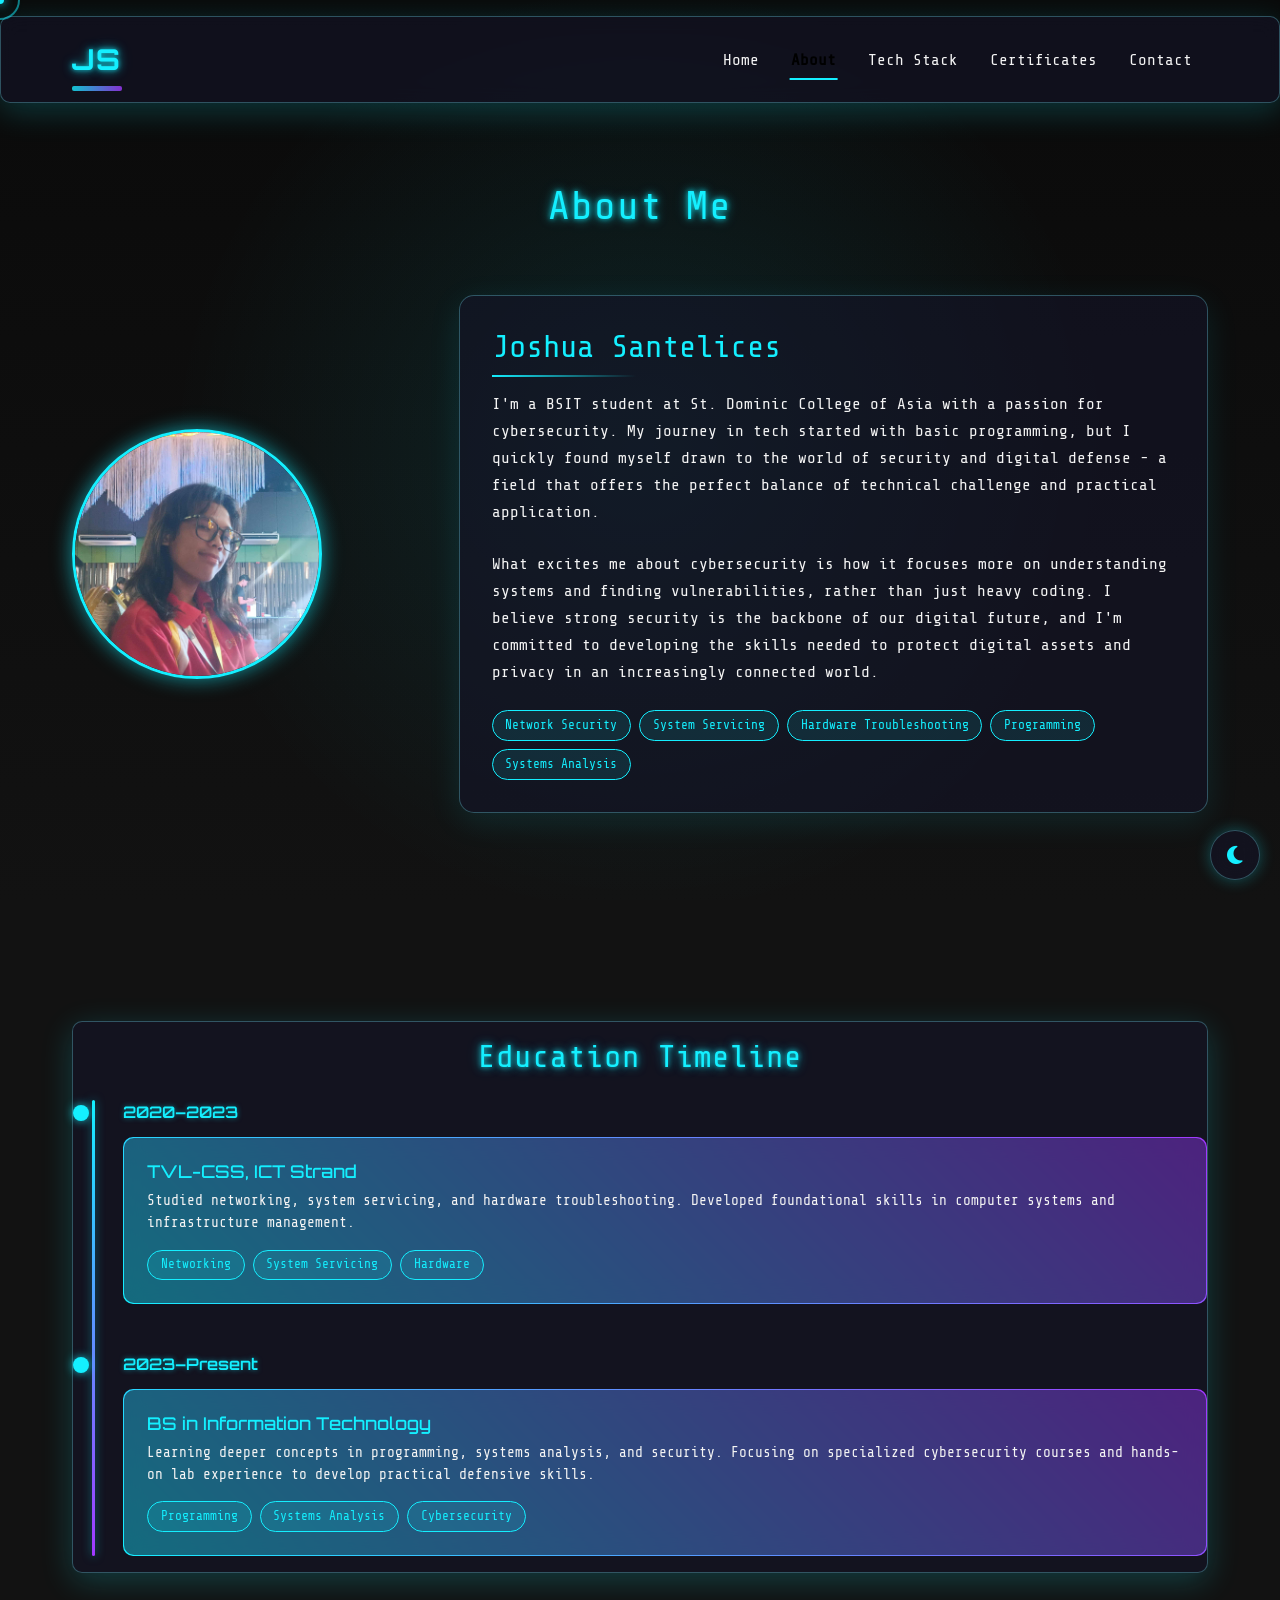
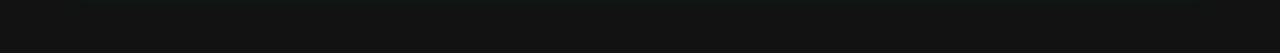
==== portfoliooo/about.html @ 91bd3d28 "Add files via upload" ====
<!DOCTYPE html>
<html lang="en">
<head>
  <meta charset="UTF-8">
  <meta name="viewport" content="width=device-width, initial-scale=1.0">
  <title>About Me | Joshua Santelices</title>
  <!-- Bootstrap CSS -->
  <link href="https://cdn.jsdelivr.net/npm/bootstrap@5.3.0-alpha1/dist/css/bootstrap.min.css" rel="stylesheet">
  <!-- Font Awesome Icons -->
  <link rel="stylesheet" href="https://cdnjs.cloudflare.com/ajax/libs/font-awesome/6.4.0/css/all.min.css">
  <!-- AOS Library for scroll animations -->
  <link href="https://unpkg.com/aos@2.3.1/dist/aos.css" rel="stylesheet">
  <!-- Custom CSS Files -->
  <link rel="stylesheet" href="css/style.css">
  <link rel="stylesheet" href="css/navbar.css">
  <link rel="stylesheet" href="css/about.css">
  <link rel="stylesheet" href="css/cursor.css">
</head>
<body>
  <!-- Background elements -->
  <div class="bg-cyber"></div>
  <div class="bg-circuit"></div>
  
  <!-- Custom cursor elements -->
  <div class="cursor-dot"></div>
  <div class="cursor-outline"></div>
  
  <!-- Navbar dito pre, same design sa lahat ng pages para consistent -->
  <header>
    <nav class="navbar navbar-expand-lg glass-panel">
      <div class="container">
        <a class="navbar-brand neon-text" href="index.html">JS</a>
        <button class="navbar-toggler" type="button" data-bs-toggle="collapse" data-bs-target="#navbarNav">
          <span class="navbar-toggler-icon"></span>
        </button>
        <div class="collapse navbar-collapse" id="navbarNav">
          <ul class="navbar-nav ms-auto">
            <li class="nav-item">
              <a class="nav-link" href="index.html">Home</a>
            </li>
            <li class="nav-item">
              <a class="nav-link active" href="about.html">About</a>
            </li>
            <li class="nav-item">
              <a class="nav-link" href="tech-stack.html">Tech Stack</a>
            </li>
            <li class="nav-item">
              <a class="nav-link" href="certificates.html">Certificates</a>
            </li>
            <li class="nav-item">
              <a class="nav-link" href="contact.html">Contact</a>
            </li>
          </ul>
        </div>
      </div>
    </nav>
  </header>

  <main>
    <!-- About page content - dito mo ikwento journey mo sa tech at cybersecurity -->
    <section id="about" class="section">
      <div class="container">
        <h1 class="section-title text-center neon-text mb-5" data-aos="fade-up">About Me</h1>
        
        <div class="row align-items-center">
          <!-- Profile picture on the left -->
          <div class="col-lg-4 mb-5 mb-lg-0" data-aos="fade-right" data-aos-delay="200">
            <div class="profile-pic-container">
              <div class="profile-pic">
                <img src="assets/images/profile-about.jpeg" alt="Joshua Santelices">
              </div>
            </div>
          </div>
          
          <!-- About text on the right -->
          <div class="col-lg-8" data-aos="fade-left" data-aos-delay="300">
            <div class="about-content glass-panel">
              <h2 class="mb-4">Joshua Santelices</h2>
              
              <p>I'm a BSIT student at St. Dominic College of Asia with a passion for cybersecurity. My journey in tech started with basic programming, but I quickly found myself drawn to the world of security and digital defense - a field that offers the perfect balance of technical challenge and practical application.</p>
              
              <p>What excites me about cybersecurity is how it focuses more on understanding systems and finding vulnerabilities, rather than just heavy coding. I believe strong security is the backbone of our digital future, and I'm committed to developing the skills needed to protect digital assets and privacy in an increasingly connected world.</p>
              
              <!-- Skill tags - para makita nila agad kung ano mga field na focus mo -->
              <div class="skill-tags">
                <span class="skill-tag">Network Security</span>
                <span class="skill-tag">System Servicing</span>
                <span class="skill-tag">Hardware Troubleshooting</span>
                <span class="skill-tag">Programming</span>
                <span class="skill-tag">Systems Analysis</span>
              </div>
            </div>
          </div>
        </div>
      </div>
    </section>
    
    <!-- Education Timeline - separate section at the bottom as requested -->
    <section id="education" class="section">
      <div class="container">
        <div class="row mt-5">
          <div class="col-12" data-aos="fade-up">
            <div class="timeline-container glass-panel">
              <h2 class="mb-4 neon-text text-center">Education Timeline</h2>
              
              <div class="timeline">
                <div class="timeline-item" data-aos="fade-up" data-aos-delay="100">
                  <div class="timeline-dot"></div>
                  <div class="timeline-date">2020–2023</div>
                  <div class="timeline-content">
                    <h4>TVL-CSS, ICT Strand</h4>
                    <p>Studied networking, system servicing, and hardware troubleshooting. Developed foundational skills in computer systems and infrastructure management.</p>
                    <div class="skill-tags">
                      <span class="skill-tag">Networking</span>
                      <span class="skill-tag">System Servicing</span>
                      <span class="skill-tag">Hardware</span>
                    </div>
                  </div>
                </div>
                
                <div class="timeline-item" data-aos="fade-up" data-aos-delay="200">
                  <div class="timeline-dot"></div>
                  <div class="timeline-date">2023–Present</div>
                  <div class="timeline-content">
                    <h4>BS in Information Technology</h4>
                    <p>Learning deeper concepts in programming, systems analysis, and security. Focusing on specialized cybersecurity courses and hands-on lab experience to develop practical defensive skills.</p>
                    <div class="skill-tags">
                      <span class="skill-tag">Programming</span>
                      <span class="skill-tag">Systems Analysis</span>
                      <span class="skill-tag">Cybersecurity</span>
                    </div>
                  </div>
                </div>
              </div>
            </div>
          </div>
        </div>
      </div>
    </section>
  </main>
  
  <!-- Dark/Light Mode Toggle -->
  <div class="mode-toggle" id="modeToggle">
    <i class="fas fa-moon"></i>
  </div>

  <!-- Bootstrap JS -->
  <script src="https://cdn.jsdelivr.net/npm/bootstrap@5.3.0-alpha1/dist/js/bootstrap.bundle.min.js"></script>
  <!-- AOS JS -->
  <script src="https://unpkg.com/aos@2.3.1/dist/aos.js"></script>
  <!-- Custom JS -->
  <script src="js/script.js"></script>
  <script src="js/cursor.js"></script>
</body>
</html>
---- portfoliooo/css/style.css ----
@import url('https://fonts.googleapis.com/css2?family=Orbitron:wght@400;500;600;700;800;900&family=Share+Tech+Mono&display=swap');

:root {
  --bg-dark: #121212;
  --bg-darker: #0a0a0a;
  --text-color: #f4f4f4;
  --primary-color: #14efff; /* Neon Blue - main neon color */
  --primary-color-rgb: 20, 239, 255; /* RGB values for effects */
  --secondary-color: #a239ff; /* Neon Purple - secondary neon color */
  --secondary-color-rgb: 162, 57, 255; /* RGB values for effects */
  --accent-color: #ff2975; /* Neon Pink - accent color */
  --accent-color-rgb: 255, 41, 117; /* RGB values for effects */
  --glass-bg: rgba(20, 20, 40, 0.6);
  --glass-border: rgba(120, 239, 255, 0.3);
  --glass-shadow: 0 8px 32px 0 rgba(20, 239, 255, 0.2);
  --btn-hover: #e040fb; /* Button hover state */
  --timeline-bg: #1a1a1a;
  --timeline-accent: #7c4dff;
  --glass-blur: 10px;
  --transition-speed: 0.3s;
  --radius-sm: 5px;
  --radius-md: 10px;
  --radius-lg: 15px;
  --radius-circle: 50%;
  --gap-sm: 0.5rem;
  --gap-md: 1rem;
  --gap-lg: 2rem;
}

body.light-mode {
  --bg-dark: #f0f4ff; /* Main background */
  --bg-darker: #e0e5eb;
  --text-color: #1a1a1a; /* Standard text color */
  --primary-color: #00bcd4; /* Highlights, links, buttons */
  --primary-color-rgb: 0, 188, 212; /* RGB values for effects */
  --secondary-color: #9c27b0; /* Secondary highlights, icons */
  --secondary-color-rgb: 156, 39, 176; /* RGB values for effects */
  --accent-color: #e040fb; /* Accent color */
  --accent-color-rgb: 224, 64, 251; /* RGB values for effects */
  --glass-bg: rgba(255, 255, 255, 0.6); /* Semi-transparent panels with blur */
  --glass-border: rgba(20, 188, 212, 0.3);
  --glass-shadow: 0 8px 32px 0 rgba(0, 0, 0, 0.1);
  --btn-hover: #e040fb; /* Hover state for interactive elements */
  --timeline-bg: #ffffff; /* Background for education timeline */
  --timeline-accent: #7c4dff; /* Accent color for timeline markers */
}

* {
  margin: 0;
  padding: 0;
  box-sizing: border-box;
  font-family: 'Share Tech Mono', monospace;
  cursor: none;
}

body {
  background-color: var(--bg-dark);
  color: var(--text-color);
  overflow-x: hidden;
  position: relative;
  min-height: 100vh;
}

.bg-cyber {
  position: fixed;
  top: 0;
  left: 0;
  width: 100%;
  height: 100%;
  background: linear-gradient(to bottom, var(--bg-darker), var(--bg-dark));
  z-index: -1;
  overflow: hidden;
}

.bg-cyber::before {
  content: '';
  position: absolute;
  top: 0;
  left: 0;
  right: 0;
  bottom: 0;
  background: radial-gradient(circle at 50% 50%, rgba(20, 239, 255, 0.1), transparent 60%);
  z-index: -1;
}

body.light-mode .bg-cyber::before {
  background: radial-gradient(circle at 50% 50%, rgba(20, 239, 255, 0.2), transparent 70%);
}

.bg-circuit {
  position: fixed;
  top: 0;
  left: 0;
  width: 100%;
  height: 100%;
  background-image: url('../assets/images/circuit-pattern.svg');
  background-size: cover;
  opacity: 0.05;
  z-index: -999;
  pointer-events: none;
}

body.light-mode .bg-circuit {
  opacity: 0.07;
  filter: contrast(1.2) brightness(0.8);
  background-blend-mode: multiply;
}

.glass-panel {
  background: var(--glass-bg);
  backdrop-filter: blur(var(--glass-blur));
  -webkit-backdrop-filter: blur(var(--glass-blur));
  border: 1px solid var(--glass-border);
  box-shadow: var(--glass-shadow);
  border-radius: var(--radius-md);
  padding: var(--gap-lg);
  margin: 1rem 0;
  transition: all var(--transition-speed) ease;
}

body.light-mode .glass-panel {
  box-shadow: 0 8px 32px 0 rgba(0, 0, 0, 0.1);
}

.glass-panel:hover {
  box-shadow: 0 10px 40px 0 rgba(var(--primary-color-rgb), 0.2);
  border-color: rgba(var(--primary-color-rgb), 0.3);
}

.neon-text {
  color: var(--primary-color);
  text-shadow: 0 0 5px rgba(var(--primary-color-rgb), 0.7), 
               0 0 10px rgba(var(--primary-color-rgb), 0.5),
               0 0 15px rgba(var(--primary-color-rgb), 0.3);
  letter-spacing: 1px;
  transition: all var(--transition-speed) ease;
}

body.light-mode .neon-text {
  text-shadow: 0 0 3px rgba(var(--primary-color-rgb), 0.5),
               0 0 7px rgba(var(--primary-color-rgb), 0.2);
}

.neon-text:hover {
  text-shadow: 0 0 10px rgba(var(--primary-color-rgb), 0.8),
               0 0 20px rgba(var(--primary-color-rgb), 0.5),
               0 0 30px rgba(var(--primary-color-rgb), 0.3);
}

.cyber-btn {
  position: relative;
  display: inline-block;
  background: transparent;
  color: var(--primary-color);
  border: 1px solid var(--primary-color);
  padding: 0.6rem 1.5rem;
  border-radius: var(--radius-sm);
  font-family: 'Orbitron', sans-serif;
  font-weight: 500;
  letter-spacing: 1px;
  overflow: hidden;
  transition: all var(--transition-speed) ease;
  z-index: 1;
  cursor: none;
  text-decoration: none;
}

.cyber-btn::before {
  content: '';
  position: absolute;
  top: 0;
  left: -100%;
  width: 100%;
  height: 100%;
  background: linear-gradient(90deg, transparent, rgba(var(--primary-color-rgb), 0.4), transparent);
  transition: all var(--transition-speed) ease;
  z-index: -1;
}

.cyber-btn:hover {
  color: #fff;
  box-shadow: 0 0 15px rgba(var(--primary-color-rgb), 0.5);
  transform: translateY(-2px);
}

body.light-mode .cyber-btn:hover {
  color: #fff;
  background-color: rgba(var(--primary-color-rgb), 0.1);
  box-shadow: 0 0 15px rgba(var(--primary-color-rgb), 0.3);
}

.neon-border {
  border: 2px solid var(--primary-color);
  box-shadow: 0 0 5px rgba(var(--primary-color-rgb), 0.7),
              inset 0 0 5px rgba(var(--primary-color-rgb), 0.7),
              0 0 10px rgba(var(--primary-color-rgb), 0.3);
  transition: all var(--transition-speed) ease;
}

body.light-mode .neon-border {
  box-shadow: 0 0 5px rgba(var(--primary-color-rgb), 0.5),
              inset 0 0 5px rgba(var(--primary-color-rgb), 0.5);
}

.profile-pic {
  width: 250px;
  height: 250px;
  border-radius: var(--radius-circle);
  border: 3px solid var(--primary-color);
  position: relative;
  overflow: hidden;
  transition: all var(--transition-speed) ease;
  box-shadow: 0 0 20px rgba(var(--primary-color-rgb), 0.6);
}

body.light-mode .profile-pic {
  box-shadow: 0 0 15px rgba(var(--primary-color-rgb), 0.4);
}

.profile-pic img {
  width: 100%;
  height: 100%;
  object-fit: cover;
  transition: all var(--transition-speed) ease;
}

.profile-pic.enhanced::before {
  content: '';
  position: absolute;
  top: -5px;
  left: -5px;
  right: -5px;
  bottom: -5px;
  border-radius: var(--radius-circle);
  background: conic-gradient(var(--primary-color), var(--secondary-color), var(--primary-color));
  z-index: -1;
  animation: rotate 4s linear infinite;
  opacity: 0.8;
}

body.light-mode .profile-pic.enhanced::before {
  opacity: 0.6;
}

.profile-pic.enhanced::after {
  content: '';
  position: absolute;
  top: -12px;
  left: -12px;
  right: -12px;
  bottom: -12px;
  border-radius: var(--radius-circle);
  background: conic-gradient(var(--secondary-color), var(--primary-color), var(--secondary-color));
  z-index: -2;
  animation: rotate 6s linear infinite reverse;
  opacity: 0.4;
}

body.light-mode .profile-pic.enhanced::after {
  opacity: 0.3;
}

.mode-toggle {
  position: fixed;
  bottom: 20px;
  right: 20px;
  width: 50px;
  height: 50px;
  border-radius: var(--radius-circle);
  background: var(--glass-bg);
  border: 1px solid var(--glass-border);
  display: flex;
  align-items: center;
  justify-content: center;
  cursor: pointer;
  z-index: 100;
  transition: all var(--transition-speed) ease;
  box-shadow: 0 0 15px rgba(var(--primary-color-rgb), 0.3);
  backdrop-filter: blur(var(--glass-blur));
  -webkit-backdrop-filter: blur(var(--glass-blur));
}

.mode-toggle:hover {
  transform: rotate(15deg) scale(1.1);
  box-shadow: 0 0 20px rgba(var(--primary-color-rgb), 0.5);
}

.mode-toggle i {
  color: var(--primary-color);
  font-size: 1.3rem;
  transition: all var(--transition-speed) ease;
}

.mode-toggle:hover i {
  transform: rotate(-15deg);
  color: var(--secondary-color);
}

.container {
  max-width: 1200px;
  margin: 0 auto;
  padding: 0 2rem;
}

.section {
  padding: 4rem 0;
}

@media (max-width: 768px) {
  .section {
    padding: 2rem 0;
  }
  
  .profile-pic {
    width: 200px;
    height: 200px;
  }
}

@media (max-width: 576px) {
  .profile-pic {
    width: 150px;
    height: 150px;
  }
}

.fade-in {
  opacity: 0;
  transform: translateY(20px);
  transition: opacity 0.6s ease, transform 0.6s ease;
}

.fade-in.active {
  opacity: 1;
  transform: translateY(0);
}

::-webkit-scrollbar {
  width: 8px;
}

::-webkit-scrollbar-track {
  background: var(--bg-darker);
}

::-webkit-scrollbar-thumb {
  background: var(--primary-color);
  border-radius: 10px;
}

::-webkit-scrollbar-thumb:hover {
  background: var(--secondary-color);
}

/* ----- PRELOADER STYLES ----- */
/* Para may cool loading animation bago mag-load ang site */

.preloader {
  position: fixed;
  top: 0;
  left: 0;
  width: 100%;
  height: 100%;
  background-color: var(--bg-dark);
  display: flex;
  justify-content: center;
  align-items: center;
  z-index: 9999;
  transition: opacity 0.5s ease;
}

.preloader-hidden {
  opacity: 0;
  pointer-events: none;
}

.preloader-content {
  text-align: center;
}

.cyber-spinner {
  width: 60px;
  height: 60px;
  margin: 0 auto 20px;
  border: 3px solid transparent;
  border-top: 3px solid var(--primary-color);
  border-right: 3px solid var(--secondary-color);
  border-radius: 50%;
  animation: spin 1s linear infinite;
  position: relative;
}

.cyber-spinner::before {
  content: '';
  position: absolute;
  top: -10px;
  left: -10px;
  right: -10px;
  bottom: -10px;
  border: 1px solid var(--primary-color);
  border-radius: 50%;
  animation: pulse 2s linear infinite;
}

.loading-text {
  font-family: 'Share Tech Mono', monospace;
  color: var(--primary-color);
  font-size: 1.2rem;
  letter-spacing: 3px;
}

.dot {
  animation: blink 1.4s infinite;
  opacity: 0;
}

.dot:nth-child(2) {
  animation-delay: 0.2s;
}

.dot:nth-child(3) {
  animation-delay: 0.4s;
}

@keyframes blink {
  0% { opacity: 0; }
  50% { opacity: 1; }
  100% { opacity: 0; }
}

@keyframes spin {
  0% { transform: rotate(0deg); }
  100% { transform: rotate(360deg); }
}

@keyframes pulse {
  0% { 
    transform: scale(1);
    opacity: 0.6;
  }
  50% { 
    transform: scale(1.1);
    opacity: 0.2;
  }
  100% { 
    transform: scale(1);
    opacity: 0.6;
  }
}

/* ----- PAGE TRANSITION EFFECTS ----- */
/* Para smooth yung transitions between pages */

.page-transition-out {
  opacity: 0;
  transform: translateY(-20px);
  transition: opacity 0.3s ease, transform 0.3s ease;
}

.page-loaded main {
  animation: fadeIn 0.5s ease forwards;
}

@keyframes fadeIn {
  from {
    opacity: 0;
    transform: translateY(20px);
  }
  to {
    opacity: 1;
    transform: translateY(0);
  }
}

.animate-in {
  animation: slideUp 0.5s ease forwards;
}

@keyframes slideUp {
  from {
    opacity: 0;
    transform: translateY(30px);
  }
  to {
    opacity: 1;
    transform: translateY(0);
  }
}

/* Enhanced profile image pulse animation */
@keyframes pulse {
  0% {
    box-shadow: 0 0 20px rgba(var(--primary-color-rgb), 0.6);
  }
  50% {
    box-shadow: 0 0 30px rgba(var(--primary-color-rgb), 0.8);
  }
  100% {
    box-shadow: 0 0 20px rgba(var(--primary-color-rgb), 0.6);
  }
}

.profile-pic.pulse {
  animation: pulse 2s ease-in-out;
}
---- portfoliooo/css/navbar.css ----
.navbar {
  padding: 1rem 0;
  transition: all 0.3s ease;
  margin: 1rem 0;
  border-radius: 10px;
}

.navbar-brand {
  font-family: 'Orbitron', sans-serif;
  font-size: 1.8rem;
  font-weight: 700;
  letter-spacing: 2px;
  position: relative;
}

/* Eto yung glow effect sa brand name, para glow siya sa page */
.navbar-brand::after {
  content: '';
  position: absolute;
  width: 100%;
  height: 5px;
  background: linear-gradient(90deg, var(--primary-color), var(--secondary-color));
  bottom: -5px;
  left: 0;
  border-radius: 2px;
  opacity: 0.8;
}

.navbar-toggler {
  border: none;
  background: rgba(20, 239, 255, 0.2);
  padding: 0.5rem;
  border-radius: 5px;
  cursor: none;
}

.navbar-toggler:focus {
  box-shadow: 0 0 10px rgba(20, 239, 255, 0.5);
}

.navbar-toggler-icon {
  background-image: url("data:image/svg+xml,%3csvg xmlns='http://www.w3.org/2000/svg' viewBox='0 0 30 30'%3e%3cpath stroke='rgba(20, 239, 255, 0.8)' stroke-linecap='round' stroke-miterlimit='10' stroke-width='2' d='M4 7h22M4 15h22M4 23h22'/%3e%3c/svg%3e");
}

.nav-link {
  color: var(--text-color);
  font-family: 'Share Tech Mono', monospace;
  font-size: 1rem;
  font-weight: 400;
  margin: 0 0.5rem;
  padding: 0.5rem 1rem;
  position: relative;
  overflow: hidden;
  z-index: 1;
  transition: all 0.3s ease;
  cursor: none;
}

/* yung hover effect sa navigation links */
.nav-link::before {
  content: '';
  position: absolute;
  bottom: 0;
  left: 50%;
  width: 0;
  height: 2px;
  background: var(--primary-color);
  transition: all 0.3s ease;
  z-index: -1;
  transform: translateX(-50%);
}

.nav-link:hover {
  color: var(--primary-color);
}

.nav-link:hover::before {
  width: 80%;
}

.nav-link.active {
  color: var(--primary-color);
  font-weight: 600;
}

.nav-link.active::before {
  width: 80%;
  height: 2px;
}

/* Responsive styles for navbar */
@media (max-width: 991.98px) {
  .navbar-collapse {
    background: var(--glass-bg);
    backdrop-filter: blur(10px);
    padding: 1rem;
    border-radius: 10px;
    margin-top: 1rem;
    border: 1px solid var(--glass-border);
  }

  .nav-link {
    padding: 0.7rem 1rem;
    margin: 0.2rem 0;
    border-radius: 5px;
  }
  
  .nav-link:hover, .nav-link.active {
    background: rgba(20, 239, 255, 0.1);
  }
}
---- portfoliooo/css/about.css ----
/* About page styles - para mas maganda yung timeline  */

.about-content {
  padding: 2rem;
  border-radius: 15px;
  transition: all 0.4s ease;
  box-shadow: 0 8px 32px 0 rgba(20, 239, 255, 0.1);
}

.about-content h2 {
  color: var(--primary-color);
  margin-bottom: 1.5rem;
  position: relative;
  display: inline-block;
}

.about-content h2::after {
  content: '';
  position: absolute;
  width: 50%;
  height: 2px;
  background: linear-gradient(90deg, var(--primary-color), transparent);
  bottom: -10px;
  left: 0;
}

.about-content p {
  margin-bottom: 1.5rem;
  line-height: 1.7;
}

/* Timeline styles */
.timeline-container {
  position: relative;
  padding: 1rem 0;
}

.timeline {
  position: relative;
  max-width: 100%;
}

.timeline::before {
  content: '';
  position: absolute;
  width: 3px;
  background: linear-gradient(to bottom, var(--primary-color), var(--secondary-color));
  top: 0;
  bottom: 0;
  left: 20px;
  margin-left: -1.5px;
  border-radius: 5px;
  box-shadow: 0 0 10px rgba(20, 239, 255, 0.5);
}

.timeline-item {
  position: relative;
  margin-bottom: 3rem;
  padding-left: 50px;
}

.timeline-item:last-child {
  margin-bottom: 0;
}

.timeline-dot {
  position: absolute;
  width: 16px;
  height: 16px;
  background: var(--primary-color);
  border-radius: 50%;
  left: 0;
  top: 5px;
  z-index: 1;
  box-shadow: 0 0 10px rgba(20, 239, 255, 0.8);
  animation: pulse 2s infinite;
}

@keyframes pulse {
  0% {
    box-shadow: 0 0 0 0 rgba(20, 239, 255, 0.7);
  }
  70% {
    box-shadow: 0 0 0 10px rgba(20, 239, 255, 0);
  }
  100% {
    box-shadow: 0 0 0 0 rgba(20, 239, 255, 0);
  }
}

.timeline-date {
  font-family: 'Orbitron', sans-serif;
  font-size: 1rem;
  font-weight: 600;
  color: var(--primary-color);
  margin-bottom: 0.8rem;
  text-shadow: 0 0 5px rgba(20, 239, 255, 0.5);
}

.timeline-content {
  padding: 1.5rem;
  border-radius: 10px;
  transition: all 0.3s ease;
  position: relative;
  overflow: hidden;
}

.timeline-content::before {
  content: '';
  position: absolute;
  top: -2px;
  left: -2px;
  right: -2px;
  bottom: -2px;
  background: linear-gradient(45deg, var(--primary-color), var(--secondary-color));
  z-index: -2;
  border-radius: 12px;
}

.timeline-content::after {
  content: '';
  position: absolute;
  top: 1px;
  left: 1px;
  right: 1px;
  bottom: 1px;
  background: var(--glass-bg);
  backdrop-filter: blur(10px);
  -webkit-backdrop-filter: blur(10px);
  border-radius: 10px;
  z-index: -1;
}

.timeline-content h4 {
  font-family: 'Orbitron', sans-serif;
  font-size: 1.1rem;
  color: var(--primary-color);
  margin-bottom: 0.5rem;
}

.timeline-content p {
  font-size: 0.9rem;
  margin-bottom: 0;
}

.timeline-item:hover .timeline-content {
  transform: translateY(-5px);
  box-shadow: 0 10px 20px rgba(20, 239, 255, 0.2);
}

.timeline-item:hover .timeline-dot {
  animation: pulse 1s infinite;
}

/* Skill tag section */
.skill-tags {
  display: flex;
  flex-wrap: wrap;
  gap: 0.5rem;
  margin-top: 1rem;
}

.skill-tag {
  background: rgba(20, 239, 255, 0.1);
  border: 1px solid var(--primary-color);
  border-radius: 20px;
  padding: 0.3rem 0.8rem;
  font-size: 0.8rem;
  color: var(--primary-color);
  transition: all 0.3s ease;
}

.skill-tag:hover {
  background: var(--primary-color);
  color: var(--bg-darker);
  transform: translateY(-2px);
  box-shadow: 0 5px 15px rgba(20, 239, 255, 0.4);
}

/* Responsive adjustments */
@media (max-width: 768px) {
  .timeline::before {
    left: 15px;
  }
  
  .timeline-item {
    padding-left: 40px;
  }
  
  .timeline-content {
    padding: 1.2rem;
  }
}

@media (max-width: 576px) {
  .timeline-item {
    padding-left: 35px;
  }
  
  .timeline-content {
    padding: 1rem;
  }
}
---- portfoliooo/css/cursor.css ----
/* Hide default cursor when custom cursor is active */
* {
  cursor: none !important;
}

.cursor-dot, 
.cursor-outline {
  pointer-events: none;
  position: fixed;
  top: 0;
  left: 0;
  transform: translate(-50%, -50%);
  border-radius: 50%;
  z-index: 9999;
}

/* Inner dot of cursor */
.cursor-dot {
  width: 8px;
  height: 8px;
  background-color: var(--primary-color);
  box-shadow: 0 0 10px rgba(20, 239, 255, 0.8), 
              0 0 20px rgba(20, 239, 255, 0.4),
              0 0 30px rgba(20, 239, 255, 0.2);
  transition: opacity 0.15s ease-in-out, transform 0.15s ease-in-out;
}

/* Outer ring of cursor */
.cursor-outline {
  width: 40px;
  height: 40px;
  background-color: transparent;
  border: 2px solid rgba(20, 239, 255, 0.5);
  transition: transform 0.3s ease-in-out, width 0.3s ease-in-out, height 0.3s ease-in-out;
}

/* Cursor trails - multiple elements will be created via JS */
.cursor-trail {
  position: fixed;
  width: 20px;
  height: 20px;
  background: radial-gradient(circle, var(--primary-color) 0%, rgba(20, 239, 255, 0) 70%);
  border-radius: 50%;
  pointer-events: none;
  opacity: 0.7;
  z-index: 9998;
  filter: blur(4px);
  mix-blend-mode: screen;
  transition: opacity 0.5s ease;
}

/* Cursor style changes on clickable elements */
a:hover ~ .cursor-dot,
button:hover ~ .cursor-dot,
input:hover ~ .cursor-dot,
.clickable:hover ~ .cursor-dot {
  transform: translate(-50%, -50%) scale(1.5);
  background-color: var(--secondary-color);
}

a:hover ~ .cursor-outline,
button:hover ~ .cursor-outline,
input:hover ~ .cursor-outline,
.clickable:hover ~ .cursor-outline {
  transform: translate(-50%, -50%) scale(1.5);
  border-color: var(--secondary-color);
  width: 30px;
  height: 30px;
  opacity: 0.8;
}

/* Hide on touch devices */
@media (hover: none) and (pointer: coarse) {
  .cursor-dot,
  .cursor-outline,
  .cursor-trail {
    display: none;
  }
  
  * {
    cursor: auto !important;
  }
}
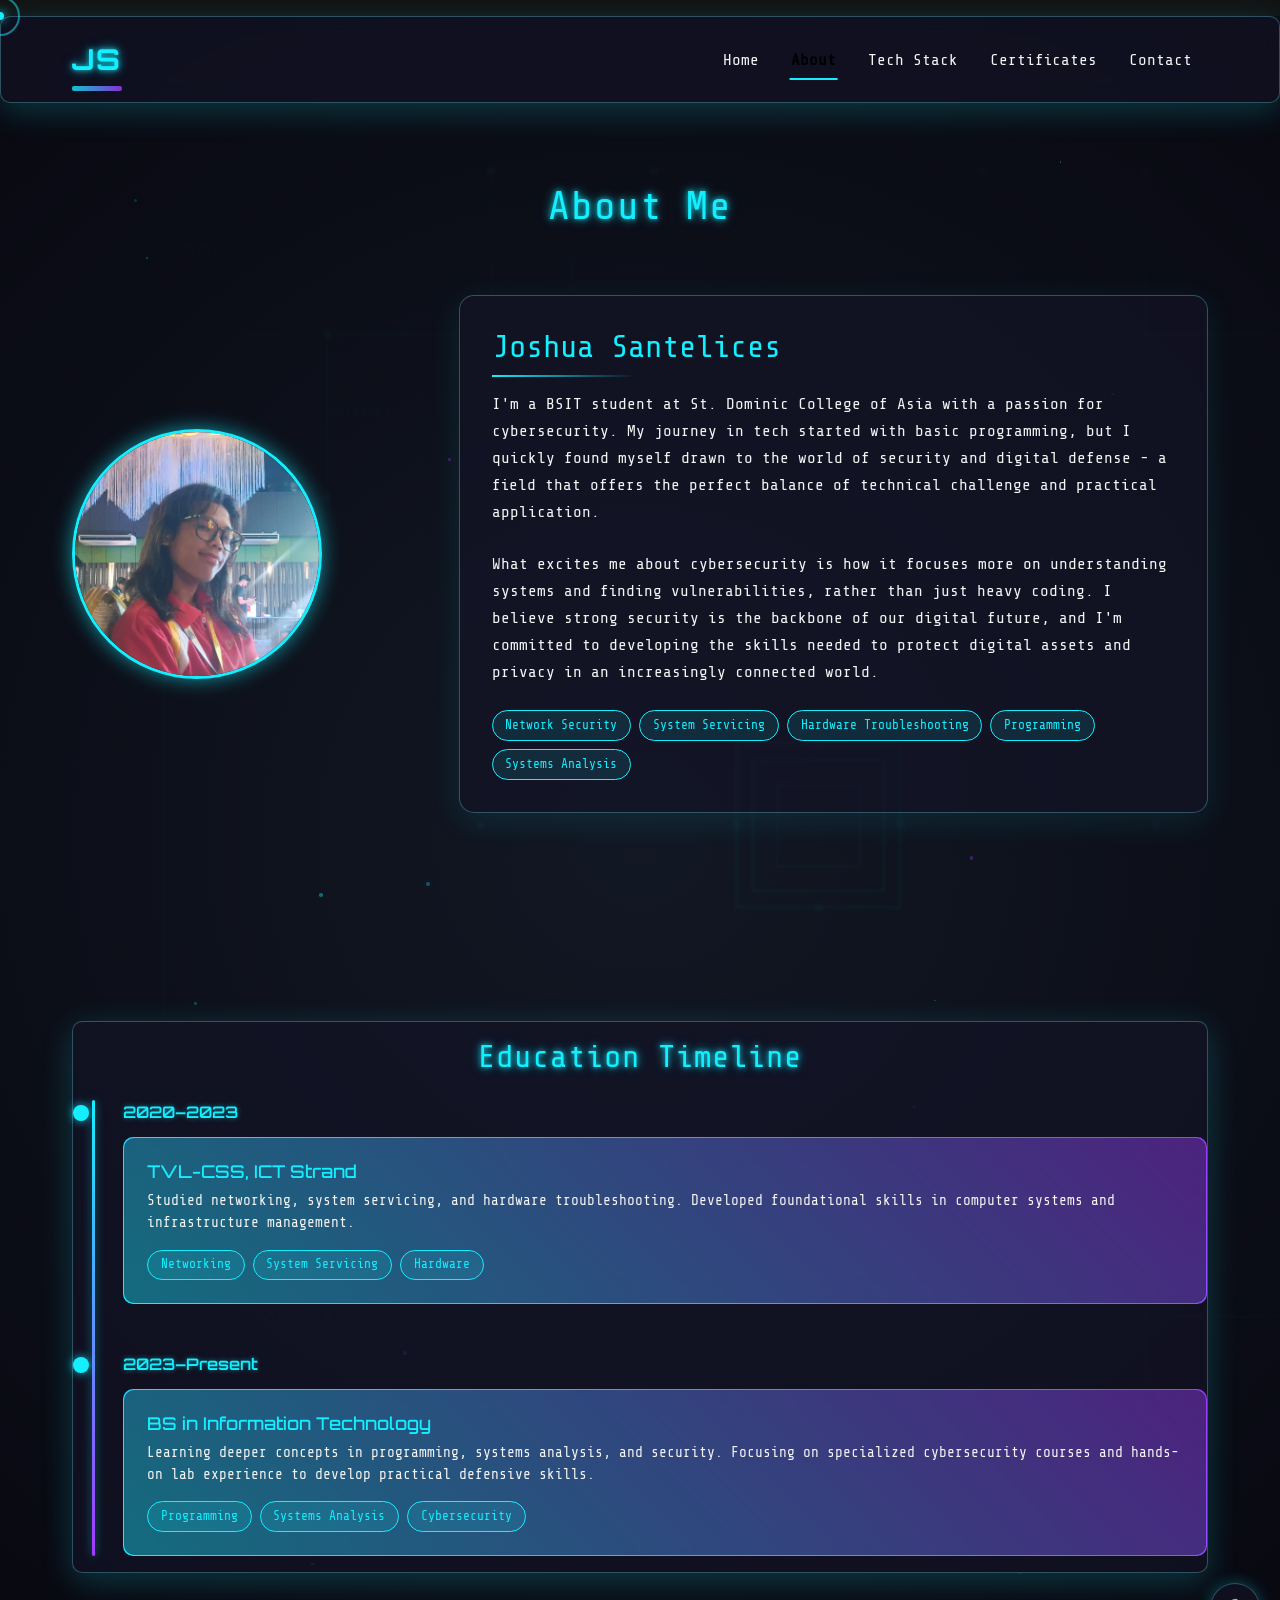
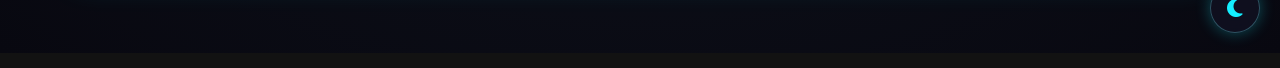
==== commit c2f36091: "Add files via upload bg changes" ====
--- a/portfoliooo/about.html
+++ b/portfoliooo/about.html
@@ -17,9 +17,10 @@
   <link rel="stylesheet" href="css/cursor.css">
 </head>
 <body>
-  <!-- Background elements -->
-  <div class="bg-cyber"></div>
-  <div class="bg-circuit"></div>
+  <!-- Enhanced Background elements with multi-layer 3D effect -->
+  <div class="bg-layer-1"></div>
+  <div class="bg-layer-2"></div>
+  <div class="bg-layer-3"></div>
   
   <!-- Custom cursor elements -->
   <div class="cursor-dot"></div>
--- a/portfoliooo/css/style.css
+++ b/portfoliooo/css/style.css
@@ -59,6 +59,8 @@
   overflow-x: hidden;
   position: relative;
   min-height: 100vh;
+  perspective: 1000px;
+  transform-style: preserve-3d;
 }
 
 .bg-cyber {
@@ -104,6 +106,52 @@
   opacity: 0.07;
   filter: contrast(1.2) brightness(0.8);
   background-blend-mode: multiply;
+}
+
+.bg-layer-1, .bg-layer-2, .bg-layer-3 {
+  position: fixed;
+  top: 0;
+  left: 0;
+  width: 100%;
+  height: 100%;
+  pointer-events: none;
+  transition: opacity 0.5s ease;
+}
+
+.bg-layer-1 {
+  background: radial-gradient(circle at center, #121824 0%, #080810 100%);
+  z-index: -1002;
+}
+
+.bg-layer-2 {
+  background-image: url('../assets/images/enhanced-circuit.svg');
+  background-size: cover;
+  opacity: 0.07;
+  z-index: -1001;
+  filter: blur(1px);
+}
+
+.bg-layer-3 {
+  background-image: linear-gradient(rgba(20, 239, 255, 0.03) 1px, transparent 1px),
+                    linear-gradient(90deg, rgba(20, 239, 255, 0.03) 1px, transparent 1px);
+  background-size: 50px 50px;
+  opacity: 0.05;
+  z-index: -1000;
+}
+
+body.light-mode .bg-layer-1 {
+  background: radial-gradient(circle at center, #f0f4ff 0%, #e0e5eb 100%);
+}
+
+body.light-mode .bg-layer-2 {
+  opacity: 0.08;
+  filter: contrast(1.3) brightness(0.7) blur(1px);
+}
+
+body.light-mode .bg-layer-3 {
+  background-image: linear-gradient(rgba(0, 188, 212, 0.05) 1px, transparent 1px),
+                    linear-gradient(90deg, rgba(0, 188, 212, 0.05) 1px, transparent 1px);
+  opacity: 0.08;
 }
 
 .glass-panel {
